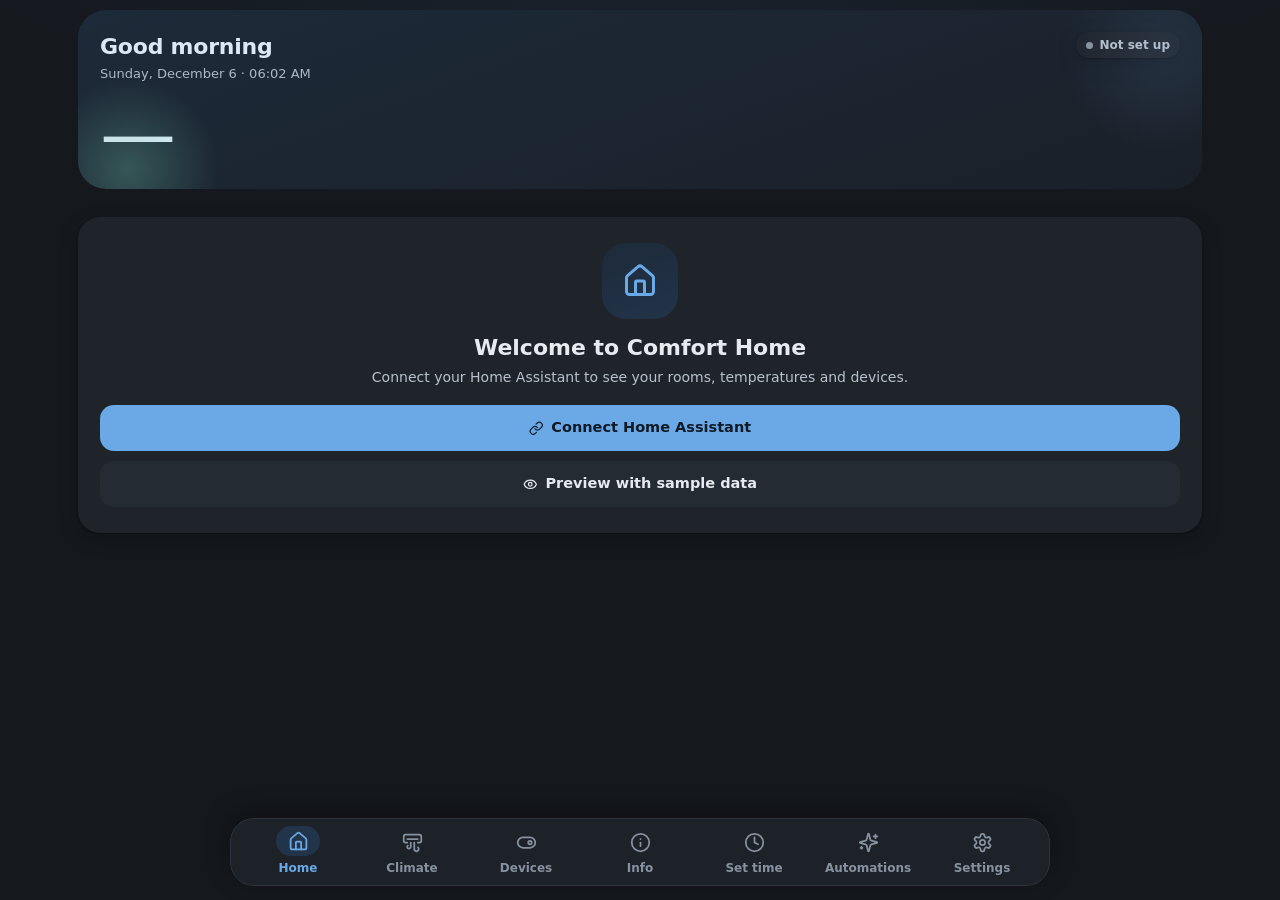
==== ipad.html @ 2c4c32f0 "Add files via upload" ====
<!doctype html>
<html lang="nl" data-theme="light">
<head>
<meta charset="utf-8">
<meta name="viewport" content="width=device-width,initial-scale=1,viewport-fit=cover">
<meta name="referrer" content="no-referrer">
<meta name="format-detection" content="telephone=no">
<meta name="apple-mobile-web-app-capable" content="yes">
<meta name="mobile-web-app-capable" content="yes">
<meta name="apple-mobile-web-app-title" content="Comfort">
<meta name="apple-mobile-web-app-status-bar-style" content="default">
<meta name="theme-color" content="#f2f4f7">
<title>Comfort</title>
<link rel="apple-touch-icon" href="[data-uri]">
<style>html,body{margin:0;background:#f2f4f7;font-family:-apple-system,BlinkMacSystemFont,"Segoe UI",Roboto,sans-serif}@media (prefers-color-scheme:dark){html,body{background:#0f1115}}#boot{position:fixed;top:0;left:0;right:0;bottom:0;display:flex;align-items:center;justify-content:center;color:#8a93a3;font-size:15px}</style>
</head>
<body>
<div id="app"><main id="view" aria-live="polite"></main><div id="sheet"></div><div id="nav"></div></div>
<div id="toasts" aria-live="assertive"></div>
<div id="boot">Comfort laden…</div>
<script>
/* Comfort Home start page (Home Assistant www folder). Chooses the right version for this device:
   - iPad mini 2 / iOS 12 and other older browsers: the light legacy version (comfort-legacy.*)
   - modern browsers: the normal Comfort app. Code is loaded from GitHub, so updates arrive automatically. */
(function () {
  var BASE = 'https://oscarpercymelchior-hub.github.io/Comfort-home-/';
  var ua = navigator.userAgent; var m = /OS (\d+)_(\d+)(?:_\d+)? like Mac OS X/.exec(ua); var ios = m ? +m[1] : null;
  function flexGap() { var d = document.createElement('div'); d.style.display = 'flex'; d.style.flexDirection = 'column'; d.style.rowGap = '1px'; d.appendChild(document.createElement('div')); d.appendChild(document.createElement('div')); document.body.appendChild(d); var ok = d.scrollHeight === 1; d.parentNode.removeChild(d); return ok; }
  function modernJs() { try { new Function('var a={};a?.b;a??1;'); return true; } catch (e) { return false; } }
  var legacy = /[?&]legacy=1/.test(location.search) || (ios !== null && ios < 14) || !flexGap() || !modernJs();
  if (/[?&]modern=1/.test(location.search)) legacy = false;
  var dev = { legacy: legacy, ios: ios, w: screen.width, h: screen.height, dpr: window.devicePixelRatio || 1, standalone: navigator.standalone === true, flexGap: flexGap() };
  window.__COMFORT_DEVICE = dev;
  document.documentElement.className += legacy ? ' legacy' + (dev.flexGap ? '' : ' nofg') : ' modern';
  var v = '?v=' + Math.floor(Date.now() / 600000);
  function css(href) { var l = document.createElement('link'); l.rel = 'stylesheet'; l.href = href + v; document.head.appendChild(l); }
  function js(list, i) { if (i >= list.length) { var b = document.getElementById('boot'); if (b) b.parentNode.removeChild(b); return; } var s = document.createElement('script'); s.src = list[i] + v; s.onload = function () { js(list, i + 1); }; s.onerror = function () { var b = document.getElementById('boot'); if (b) b.innerHTML = 'Kon Comfort niet laden. Controleer de internetverbinding en probeer opnieuw.'; }; document.body.appendChild(s); }
  if (legacy) { css(BASE + 'comfort-legacy.css'); js([BASE + 'comfort-legacy.js'], 0); }
  else { css(BASE + 'styles.css'); js([BASE + 'icons.js', BASE + 'app.js'], 0); }
})();
</script>
</body>
</html>
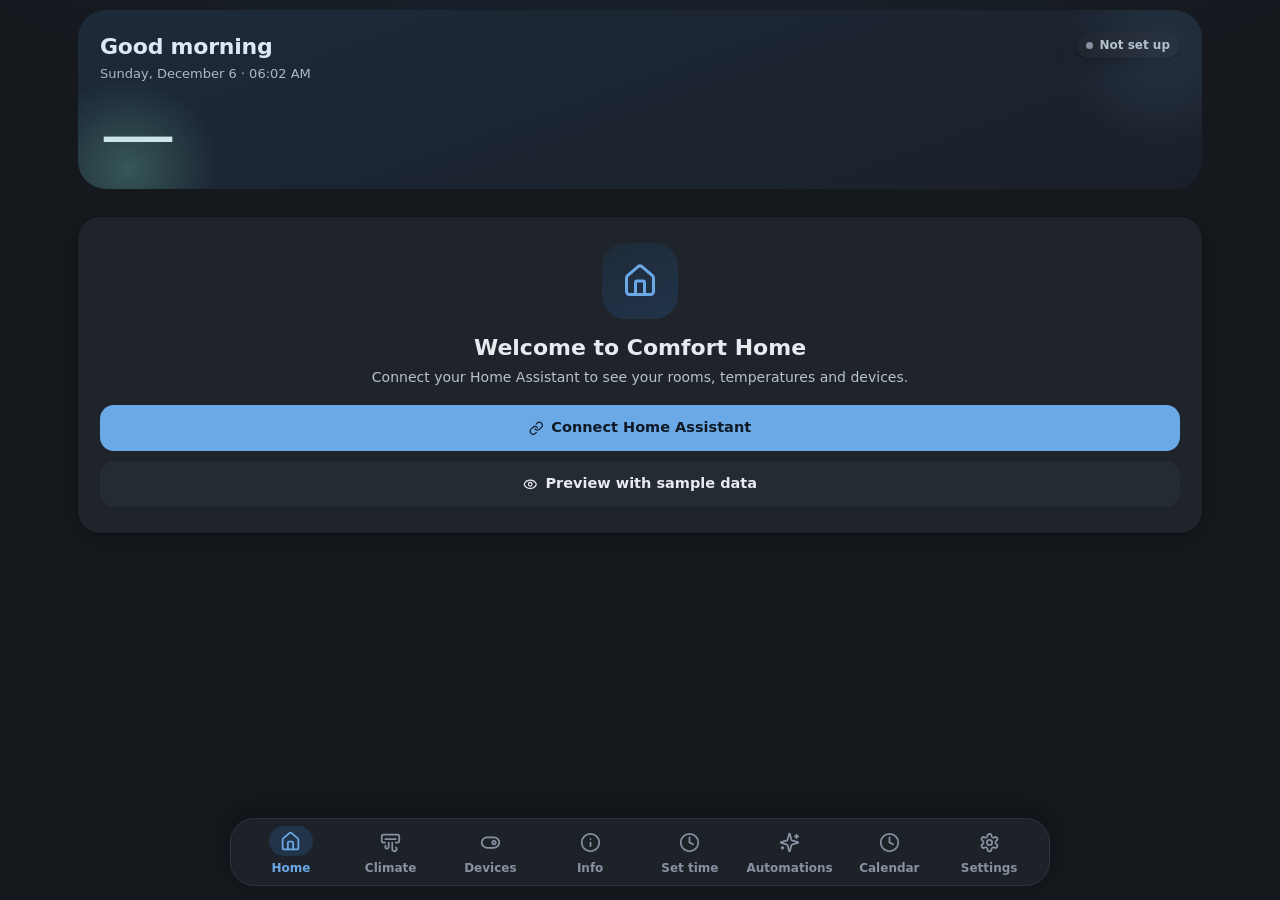
==== commit 2e71bf2d: "Add files via upload" ====
--- a/ipad.html
+++ b/ipad.html
@@ -32,11 +32,20 @@
   var dev = { legacy: legacy, ios: ios, w: screen.width, h: screen.height, dpr: window.devicePixelRatio || 1, standalone: navigator.standalone === true, flexGap: flexGap() };
   window.__COMFORT_DEVICE = dev;
   document.documentElement.className += legacy ? ' legacy' + (dev.flexGap ? '' : ' nofg') : ' modern';
+  window.__COMFORT_BASE = BASE;
   var v = '?v=' + Math.floor(Date.now() / 600000);
   function css(href) { var l = document.createElement('link'); l.rel = 'stylesheet'; l.href = href + v; document.head.appendChild(l); }
   function js(list, i) { if (i >= list.length) { var b = document.getElementById('boot'); if (b) b.parentNode.removeChild(b); return; } var s = document.createElement('script'); s.src = list[i] + v; s.onload = function () { js(list, i + 1); }; s.onerror = function () { var b = document.getElementById('boot'); if (b) b.innerHTML = 'Kon Comfort niet laden. Controleer de internetverbinding en probeer opnieuw.'; }; document.body.appendChild(s); }
+  function load() {
   if (legacy) { css(BASE + 'comfort-legacy.css'); js([BASE + 'comfort-legacy.js'], 0); }
-  else { css(BASE + 'styles.css'); js([BASE + 'icons.js', BASE + 'app.js'], 0); }
+  else { css(BASE + 'styles.css'); css(BASE + 'wall.css'); css(BASE + 'extra.css'); js([BASE + 'icons.js', BASE + 'wall.js', BASE + 'extra.js', BASE + 'app.js'], 0); }
+  }
+  // ask GitHub for the current version (never cached) so a new release shows up right away
+  var done = false; function go() { if (!done) { done = true; load(); } }
+  try { var x = new XMLHttpRequest(); x.open('GET', BASE + 'version.json?t=' + Date.now(), true); x.timeout = 3000;
+    x.onload = function () { try { var ver = JSON.parse(x.responseText).version; if (ver) v = '?v=' + encodeURIComponent(ver); } catch (e) { /* */ } go(); };
+    x.onerror = go; x.ontimeout = go; x.send(); } catch (e) { go(); }
+  setTimeout(go, 3500);
 })();
 </script>
 </body>
